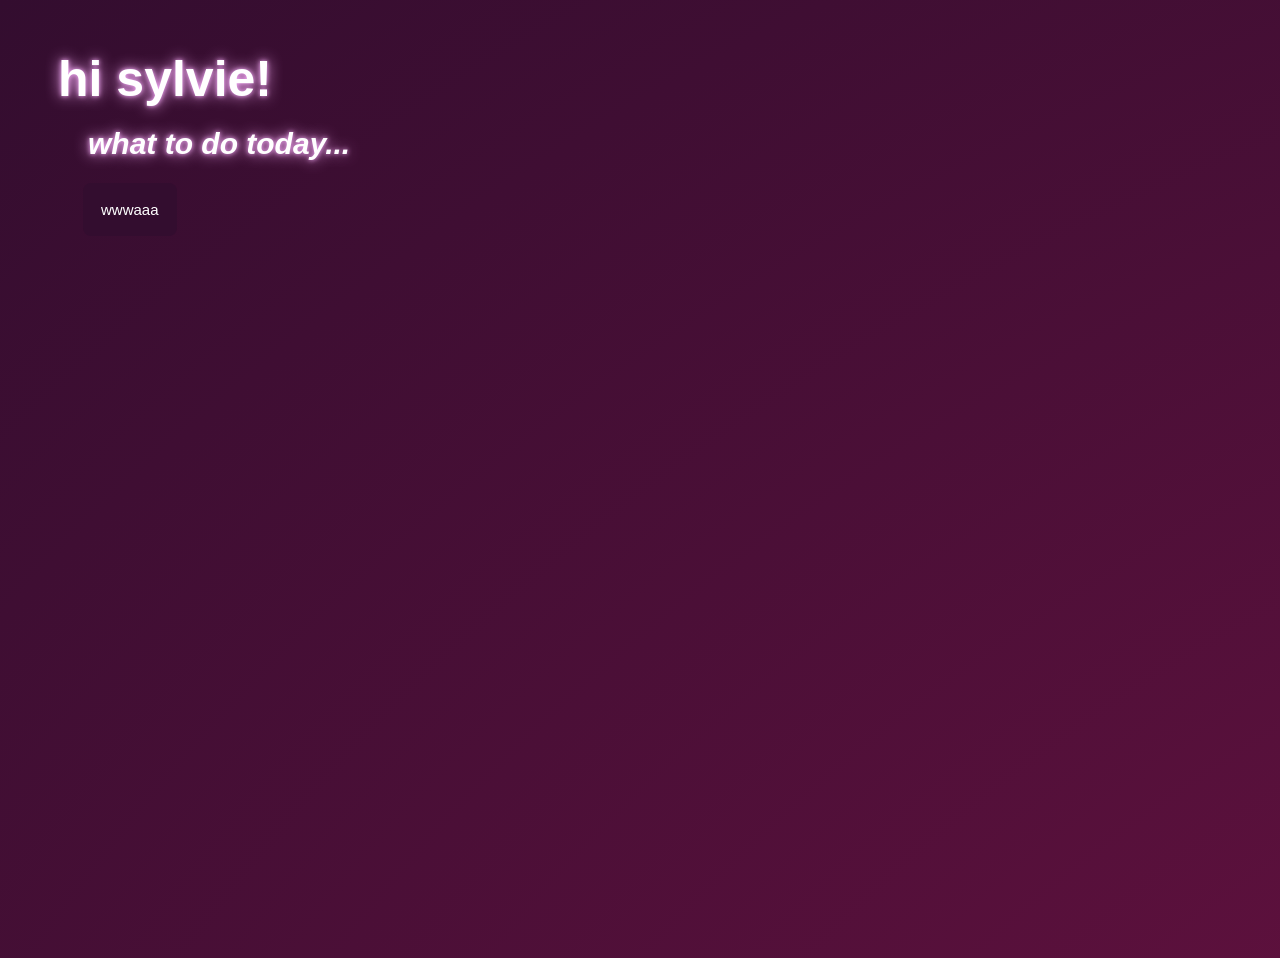
==== public/go/index.html @ fb104564 "make branch i really need to just put these changes on a separate branch for later" ====
<!DOCTYPE html>
<html lang="en">
<head>
    <meta charset="UTF-8">
    <meta name="viewport" content="width=device-width, initial-scale=1.0">
    <title>/go</title>
    <link rel="stylesheet" href="style.css">
    <link rel="icon" type="image/x-icon" href="../favicon.ico">
    <style>
        .collapsible {
        background-color: #330d2f;
        color: white;
        cursor: pointer;
        padding: 18px;
        width: 100%;
        border: none;
        text-align: left;
        outline: none;
        font-size: 15px;
        width: fit-content;
        border-radius: 8px 8px;
        transition: background-color 0.15s ease-in-out, border-radius 0.05s linear;
        }

        .collapsible:hover {
        transition: background-color 0.15s ease-in-out;
        background-color: #551a3b;
        }

        .active {
        background-color: #7b2555;
        min-width: min-content;
        border-radius: 8px 8px 0px 0px;
        }

        .content {
        padding: 18px 18px;
        display: none;
        overflow: hidden;
        background-color: #551a3b;
        max-width:fit-content;
        }
    </style>
</head>
<body>
    <audio src="assets/wii_u_menu-in_use.mp3" id="menumusic" loop>
        Your browser does not support the audio element.
    </audio>

    <div class="headers">
        <h2 style="font-size: 50px" class="blur1"><span id="welcome">hi sylvie!</span></b><br>
        <i style="font-size: 30px;" class="blur2">what to do today...</i></h2>
    </div>

    <div class="contents">
        <button type="button" class="collapsible">wwwaaa</button>
        <div class="content">
            <a href="steam://rungameid/13647909575561576448">template, bloxstrap</a>
        </div>   
    </div>
    <script>
        // check if it's my birthday :3
        var month = new Date();
        var isBirthday = false;
        if (month.getMonth() == 10 && month.getDate() == 29){
            console.log("sylvie's birthday is today!");
            isBirthday = true;
        }
        var audio = document.getElementById("menumusic");
        var msrc = "assets/wii_u_menu-in_use.mp3";
        var bdsrc = "assets/wii_u_menu-birthday.mp3";
        if(isBirthday){
            document.getElementById("welcome").innerHTML = "happy birthday, sylvie!!!";
            audio.src = bdsrc;
        }
        audio.load();
        audio.play();
    </script>
    <script>
        var coll = document.getElementsByClassName("collapsible");
        var i;

        for (i = 0; i < coll.length; i++) {
        coll[i].addEventListener("click", function() {
            this.classList.toggle("active");
            var content = this.nextElementSibling;
            if (content.style.display === "block") {
            content.style.display = "none";
            } else {
            content.style.display = "block";
            }
        });
        }
    </script>
</body>
</html>
---- public/go/style.css ----
body {
    background-color: #330d2f;
    color: white;
    font-family: Arial, Helvetica, sans-serif;
    background: radial-gradient(#85144a, #330d2f);
    background-size: 400% 400%;
    height: 100vh;
    animation: gradient 15s ease infinite;
}

.blur1 {
    font-size: 30px;
    margin-left: 50px;
    filter: blur(100px);
    animation: unblur 2s cubic-bezier(0.85, 0, 0.15, 1) forwards;
    animation-delay: 0s, 2s;
}

.blur2 {
    margin-left: 30px;
    filter: blur(100px);
    animation: unblur 2s cubic-bezier(0.85, 0, 0.15, 1) forwards;
    animation-delay: 0.05s;
}

.headers{
    margin-top: 50px;
    text-shadow: 0 0 5px rgb(252, 177, 255), 0 0 15px rgb(252, 177, 255);
    animation: wiggle 0.5s linear infinite;
    animation-delay: 0.6s;
}

.contents{
    margin-top: -25px;
    margin-left: 75px;
    font-size: 20px;
}

.contents a{
    color: white;
    text-decoration: none;
    transition: all 0.2s ease-in-out;
}

.contents a:hover{
    letter-spacing: 3px;
    transform: skewX(20deg);
}

@keyframes unblur {
    from {
      filter: blur(50px);
    }
    to {
      filter: blur(0);
    }
}

@keyframes wiggle {
    0% { text-shadow: 0 0 5px rgb(252, 177, 255), 0 0 15px rgb(252, 177, 255);}
    50% { text-shadow: 0 0 8px rgb(252, 177, 255), 0 0 20px rgb(252, 177, 255);}
  100% { text-shadow: 0 0 5px rgb(252, 177, 255), 0 0 15px rgb(252, 177, 255);}
}

@keyframes gradient {
    0% {
		background-position: 0% 50%;
	}
	50% {
		background-position: 100% 50%;
	}
	100% {
		background-position: 0% 50%;
	}
}
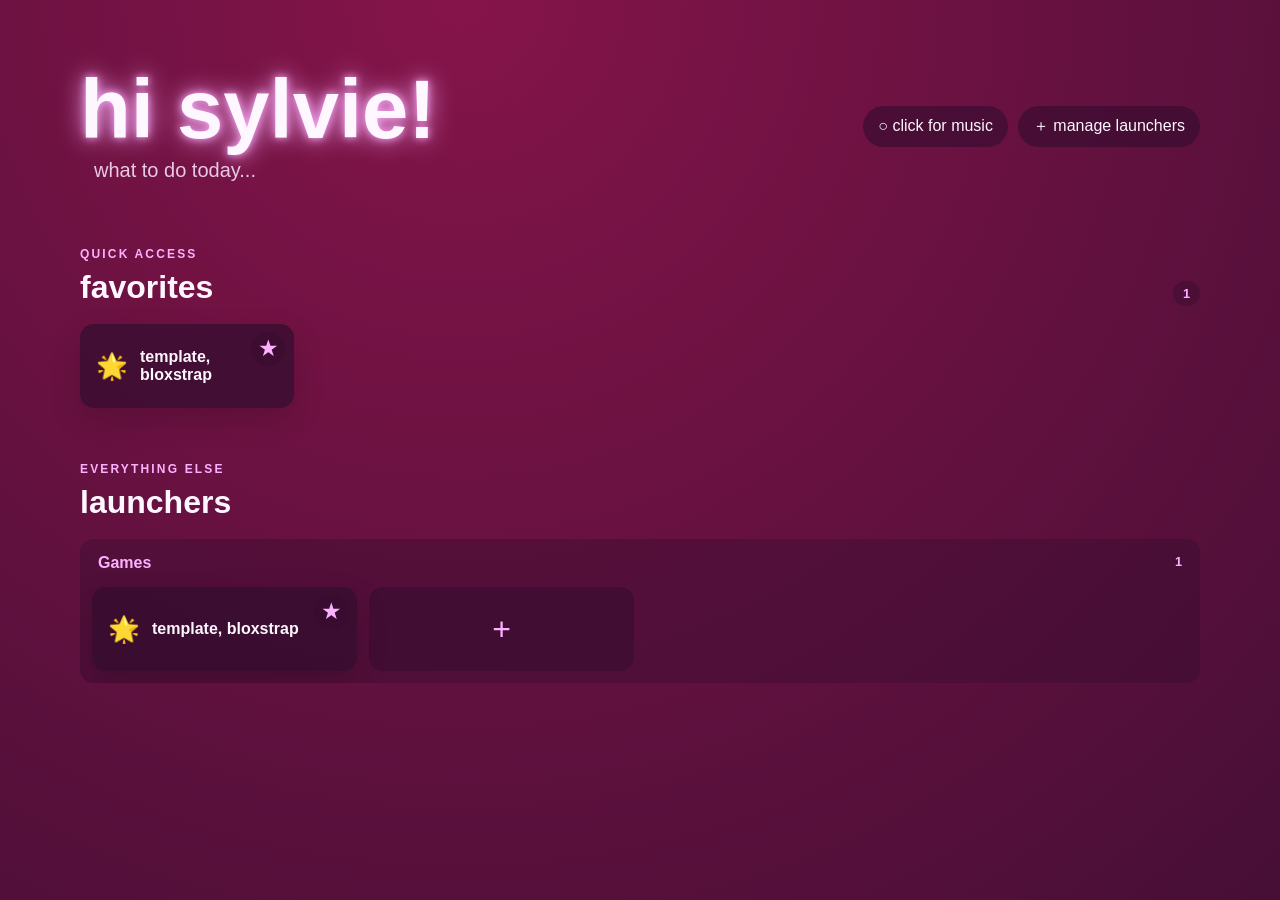
==== commit 8547bbba: "so so much complete /go" ====
--- a/public/go/index.html
+++ b/public/go/index.html
@@ -3,94 +3,370 @@
 <head>
     <meta charset="UTF-8">
     <meta name="viewport" content="width=device-width, initial-scale=1.0">
-    <title>/go</title>
+    <meta name="theme-color" content="#330d2f">
+    <title>/go — home</title>
     <link rel="stylesheet" href="style.css">
     <link rel="icon" type="image/x-icon" href="../favicon.ico">
-    <style>
-        .collapsible {
-        background-color: #330d2f;
-        color: white;
-        cursor: pointer;
-        padding: 18px;
-        width: 100%;
-        border: none;
-        text-align: left;
-        outline: none;
-        font-size: 15px;
-        width: fit-content;
-        border-radius: 8px 8px;
-        transition: background-color 0.15s ease-in-out, border-radius 0.05s linear;
-        }
-
-        .collapsible:hover {
-        transition: background-color 0.15s ease-in-out;
-        background-color: #551a3b;
-        }
-
-        .active {
-        background-color: #7b2555;
-        min-width: min-content;
-        border-radius: 8px 8px 0px 0px;
-        }
-
-        .content {
-        padding: 18px 18px;
-        display: none;
-        overflow: hidden;
-        background-color: #551a3b;
-        max-width:fit-content;
-        }
-    </style>
 </head>
 <body>
-    <audio src="assets/wii_u_menu-in_use.mp3" id="menumusic" loop>
-        Your browser does not support the audio element.
+    <audio id="menu-music" loop preload="metadata">
+        Your browser does not support background audio.
     </audio>
 
-    <div class="headers">
-        <h2 style="font-size: 50px" class="blur1"><span id="welcome">hi sylvie!</span></b><br>
-        <i style="font-size: 30px;" class="blur2">what to do today...</i></h2>
-    </div>
-
-    <div class="contents">
-        <button type="button" class="collapsible">wwwaaa</button>
-        <div class="content">
-            <a href="steam://rungameid/13647909575561576448">template, bloxstrap</a>
-        </div>   
-    </div>
+    <main class="page-shell">
+        <header class="site-header">
+            <div>
+                <h1><span id="welcome" class="blur1">hi sylvie!</span></h1>
+                <p class="subtitle blur2">what to do today...</p>
+            </div>
+            <div class="header-actions" aria-label="Page controls">
+                <button class="icon-button" id="music-toggle" type="button" aria-pressed="false">
+                    <span aria-hidden="true" id="music-icon">○</span>
+                    <span id="music-label">music</span>
+                </button>
+                <button class="icon-button" id="manage-launchers" type="button">
+                    <span aria-hidden="true">＋</span> manage launchers
+                </button>
+            </div>
+        </header>
+
+        <section class="favorites-section" aria-labelledby="favorites-heading">
+            <div class="section-heading">
+                <div>
+                    <p class="eyebrow">quick access</p>
+                    <h2 id="favorites-heading">favorites</h2>
+                </div>
+                <span class="count-pill" id="favorite-count">0</span>
+            </div>
+            <div class="launcher-grid" id="favorites-grid"></div>
+            <p class="empty-state" id="favorites-empty" hidden>No favorites yet. Add one below and star it for quick access.</p>
+        </section>
+
+        <section class="categories-section" aria-labelledby="categories-heading">
+            <div class="section-heading">
+                <div>
+                    <p class="eyebrow">everything else</p>
+                    <h2 id="categories-heading">launchers</h2>
+                </div>
+            </div>
+            <div id="categories"></div>
+        </section>
+    </main>
+
+    <dialog id="launcher-dialog">
+        <form id="launcher-form" method="dialog">
+            <div class="dialog-heading">
+                <div>
+                    <p class="eyebrow">customize your launchpad</p>
+                    <h2 id="dialog-title">add launcher</h2>
+                </div>
+                <button class="close-button" id="close-dialog" type="button" aria-label="Close dialog">×</button>
+            </div>
+            <input id="launcher-id" type="hidden">
+            <label>
+                Name
+                <input id="launcher-name" name="name" type="text" maxlength="40" required autocomplete="off" placeholder="my game">
+            </label>
+            <label>
+                Link
+                <input id="launcher-url" name="url" type="url" required placeholder="steam://rungameid/...">
+            </label>
+            <p class="field-help">Steam links work when Steam is installed. You can also use regular https:// links.</p>
+            <div class="form-row">
+                <label>
+                    Category
+                    <input id="launcher-category" name="category" type="text" maxlength="30" required placeholder="games">
+                </label>
+                <label>
+                    Icon
+                    <input id="launcher-icon" name="icon" type="hidden" value="🌟">
+                    <button class="emoji-picker-toggle" id="emoji-picker-toggle" type="button"
+                        aria-expanded="false" aria-controls="emoji-picker-options">🌟 <span>choose emoji</span></button>
+                    <span class="emoji-picker-options" id="emoji-picker-options" role="listbox"
+                        aria-label="Launcher icon choices"></span>
+                </label>
+            </div>
+            <label class="checkbox-label">
+                <input id="launcher-favorite" name="favorite" type="checkbox">
+                <span>Show in favorites</span>
+            </label>
+            <p class="form-error" id="form-error" role="alert" hidden></p>
+            <div class="dialog-actions">
+                <button class="text-button danger-button" id="delete-launcher" type="button" hidden>delete</button>
+                <span></span>
+                <button class="text-button" id="cancel-dialog" type="button">cancel</button>
+                <button class="primary-button" type="submit">save launcher</button>
+            </div>
+        </form>
+    </dialog>
+
     <script>
-        // check if it's my birthday :3
-        var month = new Date();
-        var isBirthday = false;
-        if (month.getMonth() == 10 && month.getDate() == 29){
-            console.log("sylvie's birthday is today!");
-            isBirthday = true;
-        }
-        var audio = document.getElementById("menumusic");
-        var msrc = "assets/wii_u_menu-in_use.mp3";
-        var bdsrc = "assets/wii_u_menu-birthday.mp3";
-        if(isBirthday){
-            document.getElementById("welcome").innerHTML = "happy birthday, sylvie!!!";
-            audio.src = bdsrc;
-        }
-        audio.load();
-        audio.play();
-    </script>
-    <script>
-        var coll = document.getElementsByClassName("collapsible");
-        var i;
-
-        for (i = 0; i < coll.length; i++) {
-        coll[i].addEventListener("click", function() {
-            this.classList.toggle("active");
-            var content = this.nextElementSibling;
-            if (content.style.display === "block") {
-            content.style.display = "none";
-            } else {
-            content.style.display = "block";
-            }
-        });
-        }
+        const defaultLaunchers = [
+            {
+                id: "template-bloxstrap",
+                name: "template, bloxstrap",
+                url: "steam://rungameid/13647909575561576448",
+                category: "games",
+                icon: "🌟",
+                favorite: true
+            }
+        ];
+        const launcherStorageKey = "sylvisite-go-launchers";
+        const musicStorageKey = "sylvisite-go-music-muted";
+        const launcherIcons = [
+            "🌟", "🎮", "🕹️", "👾", "🎲", "🧩", "🏆", "⚔️", "🛡️", "🚀",
+            "🎯", "🧙", "🐉", "👻", "🤖", "🧱", "🎨", "🎵", "🎧", "🎤",
+            "📻", "📺", "🎬", "📷", "🖼️", "🌐", "💬", "📧", "📱", "💻",
+            "⌨️", "🖱️", "🛠️", "⚙️", "🔧", "🔨", "🧰", "🧪", "📁", "📂",
+            "📝", "📚", "🔖", "🔍", "💡", "🔗", "⭐", "🌟", "💖", "🔥",
+            "🌈", "🌙", "☀️", "☁️", "🌸", "🍀", "🌻", "🐱", "🐶", "🦊",
+            "🍎", "🍕", "☕", "🍵", "🥤", "🏠", "🗺️", "✈️", "🚗", "🚲"
+        ];
+        const menuMusic = document.getElementById("menu-music");
+        const dialog = document.getElementById("launcher-dialog");
+        const form = document.getElementById("launcher-form");
+        let emojiPickerRendered = false;
+        let launchers = loadLaunchers();
+
+        function loadLaunchers() {
+            try {
+                const saved = JSON.parse(localStorage.getItem(launcherStorageKey));
+                return Array.isArray(saved) ? saved : structuredClone(defaultLaunchers);
+            } catch (error) {
+                console.warn("Could not load saved launchers.", error);
+                return structuredClone(defaultLaunchers);
+            }
+        }
+
+        function saveLaunchers() {
+            localStorage.setItem(launcherStorageKey, JSON.stringify(launchers));
+        }
+
+        function renderEmojiPicker() {
+            if (emojiPickerRendered) return;
+            const picker = document.getElementById("emoji-picker-options");
+            const fragment = document.createDocumentFragment();
+            launcherIcons.forEach((icon) => {
+                const option = document.createElement("button");
+                option.type = "button";
+                option.className = "emoji-option";
+                option.textContent = icon;
+                option.setAttribute("role", "option");
+                option.setAttribute("aria-label", `Use ${icon} as launcher icon`);
+                option.dataset.icon = icon;
+                fragment.append(option);
+            });
+            picker.replaceChildren(fragment);
+            emojiPickerRendered = true;
+        }
+
+        function setSelectedIcon(icon) {
+            const selectedIcon = launcherIcons.includes(icon) ? icon : "🌟";
+            document.getElementById("launcher-icon").value = selectedIcon;
+            document.getElementById("emoji-picker-toggle").firstChild.textContent = `${selectedIcon} `;
+            document.querySelectorAll(".emoji-option").forEach((option) => {
+                option.classList.toggle("is-selected", option.dataset.icon === selectedIcon);
+                option.setAttribute("aria-selected", String(option.dataset.icon === selectedIcon));
+            });
+        }
+
+        function makeLauncherCard(launcher) {
+            const card = document.createElement("article");
+            card.className = "launcher-card";
+            card.innerHTML = `
+                <a href="${escapeAttribute(launcher.url)}">
+                    <span class="launcher-icon" aria-hidden="true">${escapeHtml(launcherIcons.includes(launcher.icon) ? launcher.icon : "🌟")}</span>
+                    <span class="launcher-name">${escapeHtml(launcher.name)}</span>
+                </a>
+                <button class="edit-button" type="button" aria-label="Edit ${escapeAttribute(launcher.name)}"
+                    data-action="edit" data-id="${launcher.id}">edit</button>
+                <button class="favorite-button ${launcher.favorite ? "is-favorite" : ""}" type="button"
+                    aria-label="${launcher.favorite ? "Remove from" : "Add to"} favorites"
+                    aria-pressed="${launcher.favorite}" data-action="favorite" data-id="${launcher.id}">★</button>`;
+            return card;
+        }
+
+        function renderLaunchers() {
+            const favoritesGrid = document.getElementById("favorites-grid");
+            const favorites = launchers.filter((launcher) => launcher.favorite);
+            favoritesGrid.replaceChildren(...favorites.map(makeLauncherCard));
+            document.getElementById("favorite-count").textContent = favorites.length;
+            document.getElementById("favorites-empty").hidden = favorites.length > 0;
+
+            const categories = document.getElementById("categories");
+            const grouped = launchers.reduce((groups, launcher) => {
+                const category = launcher.category.trim() || "uncategorized";
+                (groups[category] ||= []).push(launcher);
+                return groups;
+            }, {});
+            const sortedCategories = Object.entries(grouped).sort(([a], [b]) => a.localeCompare(b));
+            categories.replaceChildren(...sortedCategories.map(([category, items], categoryIndex) => {
+                const section = document.createElement("details");
+                section.className = "category";
+                section.open = true;
+                section.innerHTML = `<summary><span>${escapeHtml(category)}</span><span class="category-count">${items.length}</span></summary>`;
+                const grid = document.createElement("div");
+                grid.className = "launcher-grid category-grid";
+                grid.append(...items.map(makeLauncherCard));
+                if (categoryIndex === sortedCategories.length - 1) {
+                    grid.append(makeAddLauncherButton());
+                }
+                section.append(grid);
+                return section;
+            }));
+            if (sortedCategories.length === 0) categories.append(makeAddLauncherButton());
+        }
+
+        function makeAddLauncherButton() {
+            const button = document.createElement("button");
+            button.className = "add-launcher-button";
+            button.type = "button";
+            button.setAttribute("aria-label", "Add launcher");
+            button.textContent = "+";
+            button.addEventListener("click", () => openEditor());
+            return button;
+        }
+
+        function escapeHtml(value) {
+            const element = document.createElement("span");
+            element.textContent = value;
+            return element.innerHTML;
+        }
+
+        function escapeAttribute(value) {
+            return escapeHtml(value).replace(/"/g, "&quot;");
+        }
+
+        function openEditor(launcher) {
+            form.reset();
+            document.getElementById("emoji-picker-options").classList.remove("is-open");
+            document.getElementById("emoji-picker-toggle").setAttribute("aria-expanded", "false");
+            document.getElementById("launcher-id").value = launcher?.id || "";
+            document.getElementById("launcher-name").value = launcher?.name || "";
+            document.getElementById("launcher-url").value = launcher?.url || "";
+            document.getElementById("launcher-category").value = launcher?.category || "games";
+            const icon = launcherIcons.includes(launcher?.icon) ? launcher.icon : "🌟";
+            setSelectedIcon(icon);
+            document.getElementById("launcher-favorite").checked = launcher?.favorite || false;
+            document.getElementById("dialog-title").textContent = launcher ? "edit launcher" : "add launcher";
+            document.getElementById("delete-launcher").hidden = !launcher;
+            document.getElementById("form-error").hidden = true;
+            dialog.showModal();
+            document.getElementById("launcher-name").focus();
+        }
+
+        function closeEditor() {
+            document.getElementById("emoji-picker-options").classList.remove("is-open");
+            document.getElementById("emoji-picker-toggle").setAttribute("aria-expanded", "false");
+            if (document.activeElement instanceof HTMLElement) document.activeElement.blur();
+            dialog.close();
+        }
+
+        document.addEventListener("click", (event) => {
+            const iconOption = event.target.closest("[data-icon]");
+            if (iconOption) {
+                setSelectedIcon(iconOption.dataset.icon);
+                document.getElementById("emoji-picker-options").classList.remove("is-open");
+                document.getElementById("emoji-picker-toggle").setAttribute("aria-expanded", "false");
+                return;
+            }
+            if (!event.target.closest(".emoji-picker-toggle, .emoji-picker-options")) {
+                document.getElementById("emoji-picker-options").classList.remove("is-open");
+                document.getElementById("emoji-picker-toggle").setAttribute("aria-expanded", "false");
+            }
+            const editButton = event.target.closest("[data-action='edit']");
+            if (editButton) {
+                const launcher = launchers.find((item) => item.id === editButton.dataset.id);
+                if (launcher) openEditor(launcher);
+                return;
+            }
+            const favoriteButton = event.target.closest("[data-action='favorite']");
+            if (!favoriteButton) return;
+            const launcher = launchers.find((item) => item.id === favoriteButton.dataset.id);
+            if (!launcher) return;
+            launcher.favorite = !launcher.favorite;
+            saveLaunchers();
+            renderLaunchers();
+        });
+
+        document.getElementById("emoji-picker-toggle").addEventListener("click", () => {
+            const picker = document.getElementById("emoji-picker-options");
+            renderEmojiPicker();
+            const isOpen = picker.classList.toggle("is-open");
+            document.getElementById("emoji-picker-toggle").setAttribute("aria-expanded", String(isOpen));
+        });
+        document.getElementById("manage-launchers").addEventListener("click", () => openEditor());
+        document.getElementById("cancel-dialog").addEventListener("click", closeEditor);
+        document.getElementById("close-dialog").addEventListener("click", closeEditor);
+        dialog.addEventListener("click", (event) => {
+            if (event.target === dialog) closeEditor();
+        });
+
+        form.addEventListener("submit", (event) => {
+            event.preventDefault();
+            const id = document.getElementById("launcher-id").value || `launcher-${Date.now()}`;
+            const name = document.getElementById("launcher-name").value.trim();
+            const url = document.getElementById("launcher-url").value.trim();
+            const category = document.getElementById("launcher-category").value.trim();
+            const urlIsAllowed = /^(https?:|steam:)/i.test(url);
+            if (!name || !category || !urlIsAllowed) {
+                const error = document.getElementById("form-error");
+                error.textContent = "Please enter a name, category, and an https:// or steam:// link.";
+                error.hidden = false;
+                return;
+            }
+            const launcher = {
+                id,
+                name,
+                url,
+                category,
+                icon: launcherIcons.includes(document.getElementById("launcher-icon").value)
+                    ? document.getElementById("launcher-icon").value
+                    : "🌟",
+                favorite: document.getElementById("launcher-favorite").checked
+            };
+            const existingIndex = launchers.findIndex((item) => item.id === id);
+            if (existingIndex >= 0) launchers[existingIndex] = launcher;
+            else launchers.push(launcher);
+            saveLaunchers();
+            renderLaunchers();
+            closeEditor();
+        });
+
+        document.getElementById("delete-launcher").addEventListener("click", () => {
+            const id = document.getElementById("launcher-id").value;
+            if (!id || !confirm("Delete this launcher?")) return;
+            launchers = launchers.filter((launcher) => launcher.id !== id);
+            saveLaunchers();
+            renderLaunchers();
+            closeEditor();
+        });
+
+        function setMusicState(muted) {
+            menuMusic.muted = muted;
+            document.getElementById("music-toggle").setAttribute("aria-pressed", String(muted));
+            document.getElementById("music-icon").textContent = muted ? "×" : "○";
+            document.getElementById("music-label").textContent = muted ? "music" : "music";
+            localStorage.setItem(musicStorageKey, String(muted));
+        }
+
+        document.getElementById("music-toggle").addEventListener("click", () => {
+            setMusicState(!menuMusic.muted);
+            if (!menuMusic.muted) menuMusic.play().catch(() => {});
+        });
+
+        const today = new Date();
+        const isBirthday = today.getMonth() === 10 && today.getDate() === 29;
+        document.getElementById("welcome").textContent = isBirthday ? "hbd, sylvie!!!" : "hi sylvie!";
+        menuMusic.src = isBirthday ? "assets/wii_u_menu-birthday.mp3" : "assets/wii_u_menu-in_use.mp3";
+        const savedMuteState = localStorage.getItem(musicStorageKey) === "true";
+        setMusicState(savedMuteState);
+        menuMusic.play().catch(() => {
+            if (!savedMuteState) {
+                document.getElementById("music-label").textContent = "click for music";
+            }
+        });
+        renderLaunchers();
     </script>
 </body>
-</html>+</html>
--- a/public/go/style.css
+++ b/public/go/style.css
@@ -1,16 +1,14 @@
-body {
-    background-color: #330d2f;
-    color: white;
-    font-family: Arial, Helvetica, sans-serif;
-    background: radial-gradient(#85144a, #330d2f);
-    background-size: 400% 400%;
-    height: 100vh;
-    animation: gradient 15s ease infinite;
-}
-
+:root {
+    color-scheme: dark;
+    --background: #330d2f;
+    --panel: rgba(51, 13, 47, 0.72);
+    --panel-bright: rgba(123, 37, 85, 0.78);
+    --pink: #fcb1ff;
+    --light: #fff7ff;
+    --muted: #e8c9e6;
+    --danger: #ff9aaf;
+}
 .blur1 {
-    font-size: 30px;
-    margin-left: 50px;
     filter: blur(100px);
     animation: unblur 2s cubic-bezier(0.85, 0, 0.15, 1) forwards;
     animation-delay: 0s, 2s;
@@ -22,31 +20,248 @@
     animation: unblur 2s cubic-bezier(0.85, 0, 0.15, 1) forwards;
     animation-delay: 0.05s;
 }
-
-.headers{
-    margin-top: 50px;
-    text-shadow: 0 0 5px rgb(252, 177, 255), 0 0 15px rgb(252, 177, 255);
-    animation: wiggle 0.5s linear infinite;
-    animation-delay: 0.6s;
-}
-
-.contents{
-    margin-top: -25px;
-    margin-left: 75px;
-    font-size: 20px;
-}
-
-.contents a{
-    color: white;
+.emoji-picker-toggle {
+    display: flex;
+    width: 100%;
+    align-items: center;
+    justify-content: space-between;
+    margin-top: 7px;
+    padding: 10px 12px;
+    border: 0;
+    border-radius: 8px;
+    color: var(--light);
+    background: rgba(20, 2, 17, 0.35);
+    font-size: 1.35rem;
+    text-align: left;
+}
+.emoji-picker-toggle span { color: var(--muted); font-size: 0.8rem; }
+.emoji-picker-options {
+    display: none;
+    grid-template-columns: repeat(4, minmax(42px, 1fr));
+    gap: 6px;
+    max-height: 220px;
+    width: 100%;
+    min-width: 0;
+    margin-top: 6px;
+    padding: 8px;
+    overflow-x: hidden;
+    overflow-y: auto;
+    border-radius: 10px;
+    background: rgba(20, 2, 17, 0.62);
+    scrollbar-gutter: stable;
+}
+.emoji-picker-options.is-open { display: grid; }
+.emoji-option {
+    display: grid;
+    width: 100%;
+    min-width: 0;
+    height: 42px;
+    place-items: center;
+    padding: 0;
+    border: 0;
+    border-radius: 6px;
+    color: var(--light);
+    background: transparent;
+    font-family: "Segoe UI Emoji", "Apple Color Emoji", sans-serif;
+    font-size: 1.45rem;
+    line-height: 1;
+}
+.emoji-option:hover, .emoji-option.is-selected { background: var(--panel-bright); }
+
+* { box-sizing: border-box; }
+
+body {
+    min-height: 100vh;
+    margin: 0;
+    color: var(--light);
+    font-family: Arial, Helvetica, sans-serif;
+    background: radial-gradient(circle at 20% 0%, #85144a, var(--background) 65%);
+    background-size: 180% 180%;
+    animation: page-unblur 0.6s cubic-bezier(0.85, 0, 0.15, 1) both, gradient 15s ease infinite;
+}
+
+button, input { font: inherit; }
+button { cursor: pointer; }
+
+.page-shell {
+    width: min(1120px, calc(100% - 40px));
+    margin: 0 auto;
+    padding: 70px 0 80px;
+}
+
+.site-header, .section-heading, .dialog-heading, .dialog-actions {
+    display: flex;
+    align-items: center;
+    justify-content: space-between;
+    gap: 20px;
+}
+
+.site-header { margin-bottom: 65px; }
+.eyebrow {
+    margin: 0 0 8px;
+    color: var(--pink);
+    font-size: 0.75rem;
+    font-weight: bold;
+    letter-spacing: 0.18em;
+    text-transform: uppercase;
+}
+
+h1, h2, p { margin-top: 0; }
+h1 {
+    margin-bottom: 2px;
+    font-size: clamp(2.7rem, 8vw, 5.2rem);
+    line-height: 0.95;
+    text-shadow: 0 0 8px var(--pink), 0 0 25px var(--pink);
+    animation: glow 2.5s ease-in-out infinite;
+}
+h2 { margin-bottom: 0; font-size: 2rem; }
+.subtitle { margin: 10px 0 0 14px; color: var(--muted); font-size: 1.25rem; }
+.header-actions { display: flex; flex-wrap: wrap; justify-content: flex-end; gap: 10px; }
+.icon-button, .text-button, .primary-button, .close-button {
+    border: 0;
+    border-radius: 999px;
+    color: var(--light);
+    background: rgba(51, 13, 47, 0.6);
+    transition: background 0.2s, border-color 0.2s, transform 0.2s;
+}
+.icon-button, .text-button { padding: 10px 15px; }
+.icon-button:hover, .text-button:hover, .close-button:hover {
+    background: var(--panel-bright);
+    transform: translateY(-2px);
+}
+.icon-button:focus-visible, .text-button:focus-visible, .primary-button:focus-visible,
+.close-button:focus-visible, .favorite-button:focus-visible, .edit-button:focus-visible,
+.add-launcher-button:focus-visible, .launcher-card a:focus-visible, summary:focus-visible,
+input:focus-visible, .emoji-picker-toggle:focus-visible, .emoji-option:focus-visible {
+    outline: 2px solid var(--pink);
+    outline-offset: 3px;
+}
+.section-heading { align-items: end; margin-bottom: 18px; }
+.count-pill, .category-count {
+    color: var(--pink);
+    font-size: 0.8rem;
+    font-weight: bold;
+}
+.count-pill { padding: 5px 10px; border-radius: 999px; background: rgba(51, 13, 47, 0.4); }
+.favorites-section, .categories-section { margin-bottom: 54px; }
+.launcher-grid {
+    display: grid;
+    grid-template-columns: repeat(auto-fill, minmax(210px, 1fr));
+    gap: 12px;
+}
+.launcher-card {
+    position: relative;
+    min-height: 84px;
+    border: 0;
+    border-radius: 14px;
+    background: var(--panel);
+    box-shadow: 0 12px 30px rgba(20, 2, 17, 0.18);
+    transition: transform 0.2s, border-color 0.2s, background 0.2s;
+}
+.launcher-card:hover { background: var(--panel-bright); transform: translateY(-4px); }
+.launcher-card a {
+    display: flex;
+    min-height: 84px;
+    align-items: center;
+    gap: 12px;
+    padding: 15px 40px 15px 16px;
+    color: var(--light);
     text-decoration: none;
-    transition: all 0.2s ease-in-out;
-}
-
-.contents a:hover{
-    letter-spacing: 3px;
-    transform: skewX(20deg);
-}
-
+}
+.launcher-icon { color: var(--pink); font-size: 1.6rem; }
+.launcher-name { overflow-wrap: anywhere; font-weight: bold; }
+.favorite-button {
+    position: absolute;
+    top: 8px;
+    right: 9px;
+    display: grid;
+    width: 34px;
+    height: 34px;
+    place-items: center;
+    border: 0;
+    border-radius: 50%;
+    color: rgba(255, 255, 255, 0.42);
+    background: rgba(51, 13, 47, 0.45);
+    font-size: 1.45rem;
+    line-height: 1;
+}
+.edit-button {
+    position: absolute;
+    top: 8px;
+    right: 50px;
+    padding: 5px 7px;
+    border: 0;
+    border-radius: 7px;
+    color: var(--muted);
+    background: rgba(51, 13, 47, 0.45);
+    font-size: 0.7rem;
+    opacity: 0;
+    transition: opacity 0.2s, color 0.2s, background 0.2s;
+}
+.launcher-card:hover .edit-button, .edit-button:focus-visible { opacity: 1; }
+.edit-button:hover { color: var(--pink); background: rgba(51, 13, 47, 0.75); }
+.favorite-button.is-favorite { color: var(--pink); }
+.empty-state { padding: 20px; border-radius: 14px; color: var(--muted); background: rgba(51, 13, 47, 0.35); }
+.category { margin: 12px 0; overflow: hidden; border-radius: 14px; background: rgba(51, 13, 47, 0.35); }
+.category summary { display: flex; justify-content: space-between; padding: 15px 18px; cursor: pointer; color: var(--pink); font-weight: bold; text-transform: capitalize; }
+.category summary::marker { color: var(--pink); }
+.category-grid { padding: 0 12px 12px; }
+.add-launcher-button {
+    min-height: 84px;
+    border: 0;
+    border-radius: 14px;
+    color: var(--pink);
+    background: rgba(51, 13, 47, 0.5);
+    font-size: 2rem;
+    transition: background 0.2s, transform 0.2s;
+}
+.add-launcher-button:hover { background: var(--panel-bright); transform: translateY(-4px); }
+
+dialog {
+    width: min(620px, calc(100% - 32px));
+    padding: 26px;
+    border: 0;
+    border-radius: 18px;
+    color: var(--light);
+    background: #421334;
+    box-shadow: 0 24px 80px rgba(0, 0, 0, 0.55);
+}
+dialog::backdrop { background: rgba(20, 2, 17, 0.75); backdrop-filter: blur(4px); }
+.dialog-heading { align-items: start; margin-bottom: 24px; }
+.close-button { width: 34px; height: 34px; padding: 0; font-size: 1.5rem; }
+label { display: block; margin: 15px 0; color: var(--muted); font-size: 0.9rem; }
+input[type="text"], input[type="url"] {
+    width: 100%;
+    margin-top: 7px;
+    padding: 11px 12px;
+    border: 0;
+    border-radius: 8px;
+    outline: none;
+    color: var(--light);
+    background: rgba(20, 2, 17, 0.35);
+}
+.form-row { display: grid; grid-template-columns: 1fr 100px; gap: 12px; }
+.checkbox-label { display: flex; align-items: center; gap: 9px; color: var(--light); }
+.checkbox-label input { accent-color: var(--pink); }
+.field-help { margin: -4px 0 14px; color: var(--muted); font-size: 0.8rem; }
+.form-error { color: var(--danger); font-size: 0.9rem; }
+.dialog-actions { margin-top: 25px; }
+.primary-button { padding: 11px 16px; border: 0; color: #330d2f; background: var(--pink); font-weight: bold; }
+.primary-button:hover { background: var(--light); transform: translateY(-2px); }
+.danger-button { color: var(--danger); }
+
+@keyframes page-unblur { from { filter: blur(14px); opacity: 0.4; } to { filter: blur(0); opacity: 1; } }
+@keyframes glow { 50% { text-shadow: 0 0 12px var(--pink), 0 0 32px var(--pink); } }
+@keyframes gradient { 0%, 100% { background-position: 0% 50%; } 50% { background-position: 100% 50%; } }
+@media (max-width: 700px) {
+    .page-shell { width: min(100% - 24px, 560px); padding-top: 35px; }
+    .site-header { display: block; margin-bottom: 45px; }
+    .header-actions { justify-content: flex-start; margin-top: 25px; }
+    .section-heading { align-items: start; }
+}
+@media (prefers-reduced-motion: reduce) {
+    *, *::before, *::after { animation-duration: 0.01ms !important; animation-iteration-count: 1 !important; transition-duration: 0.01ms !important; }
+}
 @keyframes unblur {
     from {
       filter: blur(50px);
@@ -55,21 +270,3 @@
       filter: blur(0);
     }
 }
-
-@keyframes wiggle {
-    0% { text-shadow: 0 0 5px rgb(252, 177, 255), 0 0 15px rgb(252, 177, 255);}
-    50% { text-shadow: 0 0 8px rgb(252, 177, 255), 0 0 20px rgb(252, 177, 255);}
-  100% { text-shadow: 0 0 5px rgb(252, 177, 255), 0 0 15px rgb(252, 177, 255);}
-}
-
-@keyframes gradient {
-    0% {
-		background-position: 0% 50%;
-	}
-	50% {
-		background-position: 100% 50%;
-	}
-	100% {
-		background-position: 0% 50%;
-	}
-}
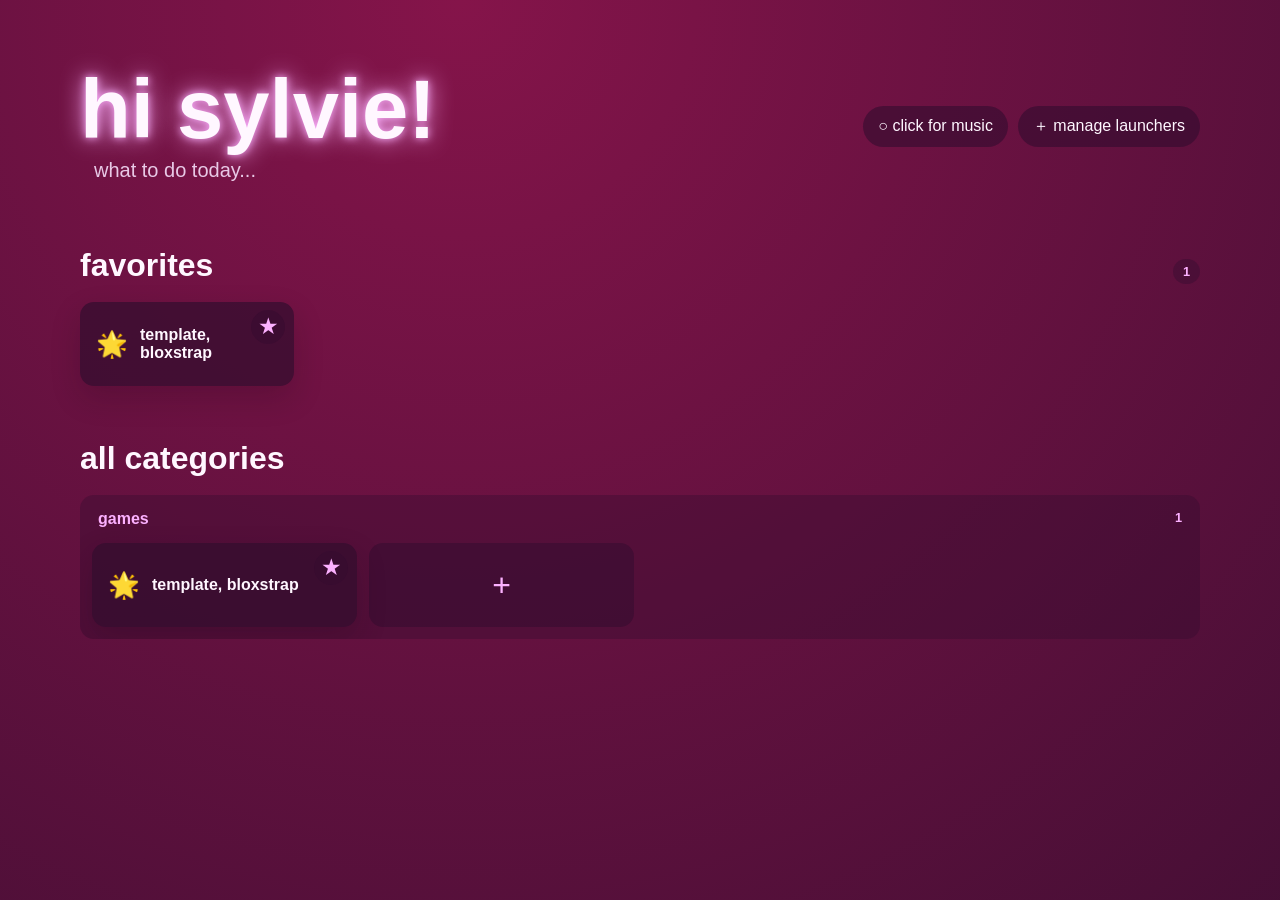
==== commit 37809fe9: "clean up ui this looks a little nicer and also doesnt auto-capitalize your categories" ====
--- a/public/go/index.html
+++ b/public/go/index.html
@@ -33,7 +33,6 @@
         <section class="favorites-section" aria-labelledby="favorites-heading">
             <div class="section-heading">
                 <div>
-                    <p class="eyebrow">quick access</p>
                     <h2 id="favorites-heading">favorites</h2>
                 </div>
                 <span class="count-pill" id="favorite-count">0</span>
@@ -45,8 +44,7 @@
         <section class="categories-section" aria-labelledby="categories-heading">
             <div class="section-heading">
                 <div>
-                    <p class="eyebrow">everything else</p>
-                    <h2 id="categories-heading">launchers</h2>
+                    <h2 id="categories-heading">all categories</h2>
                 </div>
             </div>
             <div id="categories"></div>
@@ -359,6 +357,7 @@
         const isBirthday = today.getMonth() === 10 && today.getDate() === 29;
         document.getElementById("welcome").textContent = isBirthday ? "hbd, sylvie!!!" : "hi sylvie!";
         menuMusic.src = isBirthday ? "assets/wii_u_menu-birthday.mp3" : "assets/wii_u_menu-in_use.mp3";
+        menuMusic.volume = 0.1;
         const savedMuteState = localStorage.getItem(musicStorageKey) === "true";
         setMusicState(savedMuteState);
         menuMusic.play().catch(() => {
--- a/public/go/style.css
+++ b/public/go/style.css
@@ -203,7 +203,7 @@
 .favorite-button.is-favorite { color: var(--pink); }
 .empty-state { padding: 20px; border-radius: 14px; color: var(--muted); background: rgba(51, 13, 47, 0.35); }
 .category { margin: 12px 0; overflow: hidden; border-radius: 14px; background: rgba(51, 13, 47, 0.35); }
-.category summary { display: flex; justify-content: space-between; padding: 15px 18px; cursor: pointer; color: var(--pink); font-weight: bold; text-transform: capitalize; }
+.category summary { display: flex; justify-content: space-between; padding: 15px 18px; cursor: pointer; color: var(--pink); font-weight: bold; }
 .category summary::marker { color: var(--pink); }
 .category-grid { padding: 0 12px 12px; }
 .add-launcher-button {
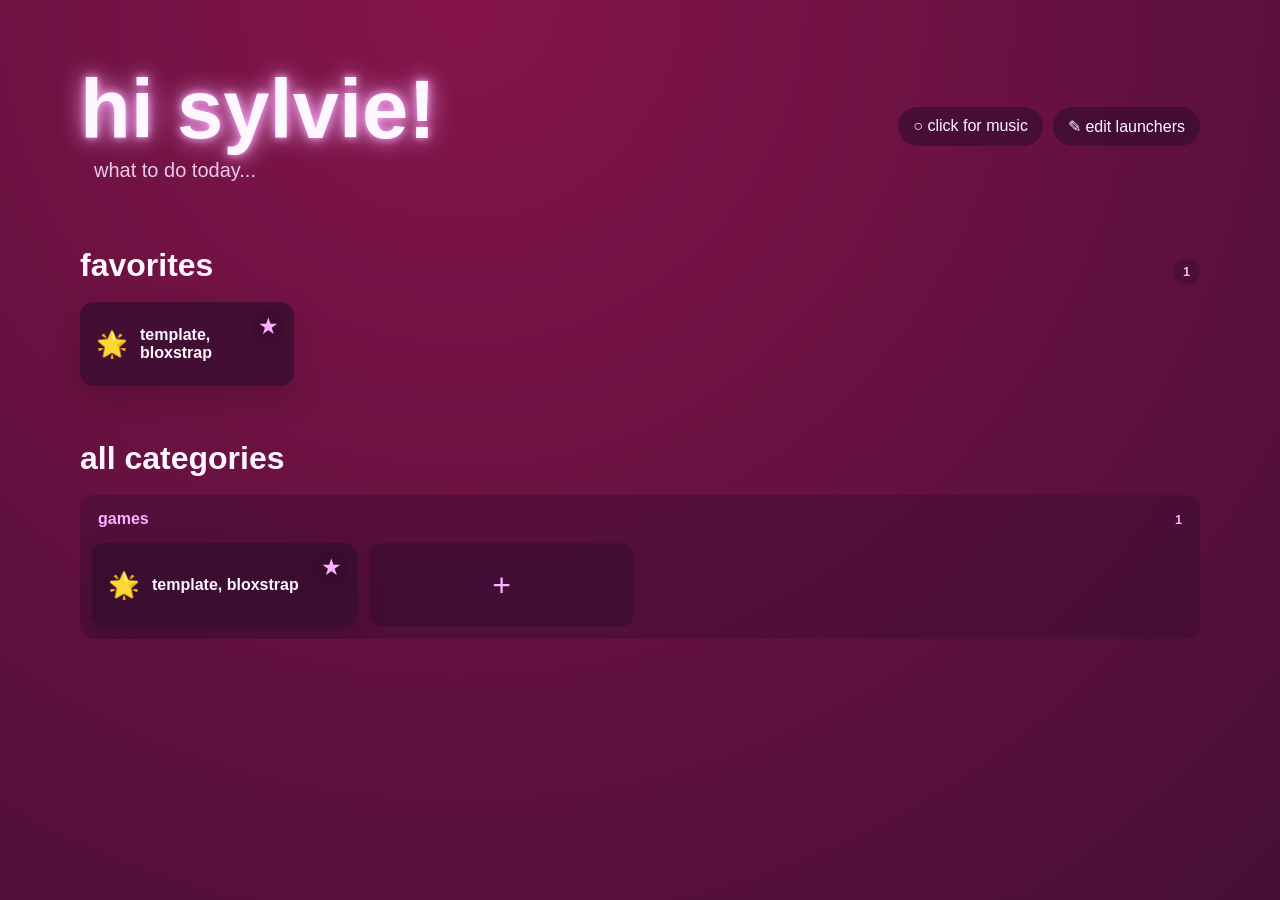
==== commit 4d5447e0: "update /go - allow reorganizing favorites/categories through an edit mode, add a shortcut (shift+e) " ====
--- a/public/go/index.html
+++ b/public/go/index.html
@@ -4,7 +4,7 @@
     <meta charset="UTF-8">
     <meta name="viewport" content="width=device-width, initial-scale=1.0">
     <meta name="theme-color" content="#330d2f">
-    <title>/go — home</title>
+    <title>/go/ - launchpad</title>
     <link rel="stylesheet" href="style.css">
     <link rel="icon" type="image/x-icon" href="../favicon.ico">
 </head>
@@ -24,8 +24,8 @@
                     <span aria-hidden="true" id="music-icon">○</span>
                     <span id="music-label">music</span>
                 </button>
-                <button class="icon-button" id="manage-launchers" type="button">
-                    <span aria-hidden="true">＋</span> manage launchers
+                <button class="icon-button" id="edit-launchers" type="button" aria-pressed="false">
+                    <span aria-hidden="true">✎</span> <span id="edit-launchers-label">edit launchers</span>
                 </button>
             </div>
         </header>
@@ -67,13 +67,14 @@
             </label>
             <label>
                 Link
-                <input id="launcher-url" name="url" type="url" required placeholder="steam://rungameid/...">
+                <input id="launcher-url" name="url" type="text" inputmode="url" required placeholder="example.com or steam://rungameid/...">
             </label>
             <p class="field-help">Steam links work when Steam is installed. You can also use regular https:// links.</p>
             <div class="form-row">
                 <label>
                     Category
-                    <input id="launcher-category" name="category" type="text" maxlength="30" required placeholder="games">
+                    <input id="launcher-category" name="category" type="text" maxlength="30" required list="category-suggestions" placeholder="games">
+                    <datalist id="category-suggestions"></datalist>
                 </label>
                 <label>
                     Icon
@@ -110,6 +111,8 @@
             }
         ];
         const launcherStorageKey = "sylvisite-go-launchers";
+        const categoryOrderStorageKey = "sylvisite-go-category-order";
+        const favoriteOrderStorageKey = "sylvisite-go-favorite-order";
         const musicStorageKey = "sylvisite-go-music-muted";
         const launcherIcons = [
             "🌟", "🎮", "🕹️", "👾", "🎲", "🧩", "🏆", "⚔️", "🛡️", "🚀",
@@ -125,6 +128,9 @@
         const form = document.getElementById("launcher-form");
         let emojiPickerRendered = false;
         let launchers = loadLaunchers();
+        let categoryOrder = loadCategoryOrder();
+        let favoriteOrder = loadFavoriteOrder();
+        let editMode = false;
 
         function loadLaunchers() {
             try {
@@ -138,6 +144,74 @@
 
         function saveLaunchers() {
             localStorage.setItem(launcherStorageKey, JSON.stringify(launchers));
+        }
+
+        function loadCategoryOrder() {
+            try {
+                const saved = JSON.parse(localStorage.getItem(categoryOrderStorageKey));
+                return Array.isArray(saved) ? saved : [];
+            } catch (error) {
+                console.warn("Could not load saved category order.", error);
+                return [];
+            }
+        }
+
+        function saveCategoryOrder() {
+            localStorage.setItem(categoryOrderStorageKey, JSON.stringify(categoryOrder));
+        }
+
+        function loadFavoriteOrder() {
+            try {
+                const saved = JSON.parse(localStorage.getItem(favoriteOrderStorageKey));
+                return Array.isArray(saved) ? saved : [];
+            } catch (error) {
+                console.warn("Could not load saved favorite order.", error);
+                return [];
+            }
+        }
+
+        function saveFavoriteOrder() {
+            localStorage.setItem(favoriteOrderStorageKey, JSON.stringify(favoriteOrder));
+        }
+
+        function getOrderedFavorites() {
+            const favoriteIds = launchers.filter((launcher) => launcher.favorite).map((launcher) => launcher.id);
+            const savedFavorites = favoriteOrder.filter((id) => favoriteIds.includes(id));
+            const newFavorites = favoriteIds.filter((id) => !savedFavorites.includes(id));
+            favoriteOrder = [...savedFavorites, ...newFavorites];
+            saveFavoriteOrder();
+            return favoriteOrder
+                .map((id) => launchers.find((launcher) => launcher.id === id))
+                .filter(Boolean);
+        }
+
+        function setEditMode(enabled) {
+            editMode = enabled;
+            document.body.classList.toggle("edit-mode", editMode);
+            const editButton = document.getElementById("edit-launchers");
+            editButton.setAttribute("aria-pressed", String(editMode));
+            document.getElementById("edit-launchers-label").textContent = editMode ? "done editing" : "edit launchers";
+            renderLaunchers();
+        }
+
+        function getOrderedCategories(grouped) {
+            const currentCategories = Object.keys(grouped);
+            const savedCategories = categoryOrder.filter((category) => currentCategories.includes(category));
+            const newCategories = currentCategories
+                .filter((category) => !savedCategories.includes(category))
+                .sort((a, b) => a.localeCompare(b));
+            categoryOrder = [...savedCategories, ...newCategories];
+            saveCategoryOrder();
+            return categoryOrder;
+        }
+
+        function renderCategorySuggestions(categories) {
+            const suggestions = document.getElementById("category-suggestions");
+            suggestions.replaceChildren(...categories.map((category) => {
+                const option = document.createElement("option");
+                option.value = category;
+                return option;
+            }));
         }
 
         function renderEmojiPicker() {
@@ -168,9 +242,13 @@
             });
         }
 
-        function makeLauncherCard(launcher) {
+        function makeLauncherCard(launcher, inFavorites = false) {
             const card = document.createElement("article");
             card.className = "launcher-card";
+            if (editMode && inFavorites) {
+                card.draggable = true;
+                card.dataset.favoriteId = launcher.id;
+            }
             card.innerHTML = `
                 <a href="${escapeAttribute(launcher.url)}">
                     <span class="launcher-icon" aria-hidden="true">${escapeHtml(launcherIcons.includes(launcher.icon) ? launcher.icon : "🌟")}</span>
@@ -186,8 +264,8 @@
 
         function renderLaunchers() {
             const favoritesGrid = document.getElementById("favorites-grid");
-            const favorites = launchers.filter((launcher) => launcher.favorite);
-            favoritesGrid.replaceChildren(...favorites.map(makeLauncherCard));
+            const favorites = getOrderedFavorites();
+            favoritesGrid.replaceChildren(...favorites.map((launcher) => makeLauncherCard(launcher, true)));
             document.getElementById("favorite-count").textContent = favorites.length;
             document.getElementById("favorites-empty").hidden = favorites.length > 0;
 
@@ -197,32 +275,73 @@
                 (groups[category] ||= []).push(launcher);
                 return groups;
             }, {});
-            const sortedCategories = Object.entries(grouped).sort(([a], [b]) => a.localeCompare(b));
-            categories.replaceChildren(...sortedCategories.map(([category, items], categoryIndex) => {
+            const orderedCategories = getOrderedCategories(grouped);
+            renderCategorySuggestions(orderedCategories);
+            categories.replaceChildren(...orderedCategories.map((category) => {
+                const items = grouped[category];
                 const section = document.createElement("details");
                 section.className = "category";
                 section.open = true;
-                section.innerHTML = `<summary><span>${escapeHtml(category)}</span><span class="category-count">${items.length}</span></summary>`;
+                section.draggable = editMode;
+                section.dataset.category = category;
+                section.innerHTML = `
+                    <summary>
+                        <span class="category-title"><span class="drag-handle" aria-hidden="true">⠿</span>${escapeHtml(category)}</span>
+                        <span class="category-actions">
+                            <button class="category-move-button" type="button" data-category-action="up" aria-label="Move ${escapeAttribute(category)} up">↑</button>
+                            <button class="category-move-button" type="button" data-category-action="down" aria-label="Move ${escapeAttribute(category)} down">↓</button>
+                            <span class="category-count">${items.length}</span>
+                        </span>
+                    </summary>`;
                 const grid = document.createElement("div");
                 grid.className = "launcher-grid category-grid";
                 grid.append(...items.map(makeLauncherCard));
-                if (categoryIndex === sortedCategories.length - 1) {
-                    grid.append(makeAddLauncherButton());
-                }
+                grid.append(makeAddLauncherButton(category));
                 section.append(grid);
                 return section;
             }));
-            if (sortedCategories.length === 0) categories.append(makeAddLauncherButton());
-        }
-
-        function makeAddLauncherButton() {
+            if (orderedCategories.length === 0) categories.append(makeAddLauncherButton());
+        }
+
+        function makeAddLauncherButton(category) {
             const button = document.createElement("button");
             button.className = "add-launcher-button";
             button.type = "button";
             button.setAttribute("aria-label", "Add launcher");
             button.textContent = "+";
-            button.addEventListener("click", () => openEditor());
+            button.addEventListener("click", () => openEditor(undefined, category));
             return button;
+        }
+
+        function moveCategory(category, direction) {
+            const index = categoryOrder.indexOf(category);
+            const targetIndex = index + direction;
+            if (index < 0 || targetIndex < 0 || targetIndex >= categoryOrder.length) return;
+            [categoryOrder[index], categoryOrder[targetIndex]] = [categoryOrder[targetIndex], categoryOrder[index]];
+            saveCategoryOrder();
+            renderLaunchers();
+        }
+
+        function finishCategoryDrag(target, source) {
+            if (!source || !target || source === target) return;
+            const sourceIndex = categoryOrder.indexOf(source);
+            const targetIndex = categoryOrder.indexOf(target);
+            if (sourceIndex < 0 || targetIndex < 0) return;
+            categoryOrder.splice(sourceIndex, 1);
+            categoryOrder.splice(targetIndex, 0, source);
+            saveCategoryOrder();
+            renderLaunchers();
+        }
+
+        function finishFavoriteDrag(targetId, sourceId) {
+            if (!sourceId || !targetId || sourceId === targetId) return;
+            const sourceIndex = favoriteOrder.indexOf(sourceId);
+            const targetIndex = favoriteOrder.indexOf(targetId);
+            if (sourceIndex < 0 || targetIndex < 0) return;
+            favoriteOrder.splice(sourceIndex, 1);
+            favoriteOrder.splice(targetIndex, 0, sourceId);
+            saveFavoriteOrder();
+            renderLaunchers();
         }
 
         function escapeHtml(value) {
@@ -235,14 +354,14 @@
             return escapeHtml(value).replace(/"/g, "&quot;");
         }
 
-        function openEditor(launcher) {
+        function openEditor(launcher, category) {
             form.reset();
             document.getElementById("emoji-picker-options").classList.remove("is-open");
             document.getElementById("emoji-picker-toggle").setAttribute("aria-expanded", "false");
             document.getElementById("launcher-id").value = launcher?.id || "";
             document.getElementById("launcher-name").value = launcher?.name || "";
             document.getElementById("launcher-url").value = launcher?.url || "";
-            document.getElementById("launcher-category").value = launcher?.category || "games";
+            document.getElementById("launcher-category").value = launcher?.category || category || "games";
             const icon = launcherIcons.includes(launcher?.icon) ? launcher.icon : "🌟";
             setSelectedIcon(icon);
             document.getElementById("launcher-favorite").checked = launcher?.favorite || false;
@@ -272,6 +391,14 @@
                 document.getElementById("emoji-picker-options").classList.remove("is-open");
                 document.getElementById("emoji-picker-toggle").setAttribute("aria-expanded", "false");
             }
+            const categoryButton = event.target.closest("[data-category-action]");
+            if (categoryButton && editMode) {
+                event.preventDefault();
+                event.stopPropagation();
+                const category = categoryButton.closest(".category").dataset.category;
+                moveCategory(category, categoryButton.dataset.categoryAction === "up" ? -1 : 1);
+                return;
+            }
             const editButton = event.target.closest("[data-action='edit']");
             if (editButton) {
                 const launcher = launchers.find((item) => item.id === editButton.dataset.id);
@@ -287,13 +414,84 @@
             renderLaunchers();
         });
 
+        document.addEventListener("dragstart", (event) => {
+            const favorite = event.target.closest("[data-favorite-id]");
+            if (editMode && favorite) {
+                event.dataTransfer.effectAllowed = "move";
+                event.dataTransfer.setData("text/favorite-id", favorite.dataset.favoriteId);
+                favorite.classList.add("is-dragging");
+                return;
+            }
+            const category = event.target.closest(".category");
+            if (!editMode || !category) return;
+            event.dataTransfer.effectAllowed = "move";
+            event.dataTransfer.setData("text/plain", category.dataset.category);
+            category.classList.add("is-dragging");
+        });
+
+        document.addEventListener("dragover", (event) => {
+            const favorite = event.target.closest("[data-favorite-id]");
+            if (editMode && favorite) {
+                event.preventDefault();
+                favorite.classList.add("is-drag-over");
+                return;
+            }
+            const category = event.target.closest(".category");
+            if (!editMode || !category) return;
+            event.preventDefault();
+            category.classList.add("is-drag-over");
+        });
+
+        document.addEventListener("dragleave", (event) => {
+            const favorite = event.target.closest("[data-favorite-id]");
+            if (favorite && !favorite.contains(event.relatedTarget)) favorite.classList.remove("is-drag-over");
+            const category = event.target.closest(".category");
+            if (editMode && category && !category.contains(event.relatedTarget)) category.classList.remove("is-drag-over");
+        });
+
+        document.addEventListener("drop", (event) => {
+            const favorite = event.target.closest("[data-favorite-id]");
+            if (editMode && favorite) {
+                event.preventDefault();
+                finishFavoriteDrag(favorite.dataset.favoriteId, event.dataTransfer.getData("text/favorite-id"));
+                return;
+            }
+            const category = event.target.closest(".category");
+            if (!editMode || !category) return;
+            event.preventDefault();
+            finishCategoryDrag(category.dataset.category, event.dataTransfer.getData("text/plain"));
+        });
+
+        document.addEventListener("dragend", () => {
+            document.querySelectorAll("[data-favorite-id]").forEach((favorite) => {
+                favorite.classList.remove("is-dragging", "is-drag-over");
+            });
+            document.querySelectorAll(".category").forEach((category) => {
+                category.classList.remove("is-dragging", "is-drag-over");
+            });
+        });
+
+        document.addEventListener("keydown", (event) => {
+            if (event.key === "Shift") document.body.classList.add("shift-held");
+            if (!event.repeat && event.shiftKey && event.key.toLowerCase() === "e") {
+                event.preventDefault();
+                setEditMode(!editMode);
+            }
+        });
+
+        document.addEventListener("keyup", (event) => {
+            if (event.key === "Shift") document.body.classList.remove("shift-held");
+        });
+
+        window.addEventListener("blur", () => document.body.classList.remove("shift-held"));
+
         document.getElementById("emoji-picker-toggle").addEventListener("click", () => {
             const picker = document.getElementById("emoji-picker-options");
             renderEmojiPicker();
             const isOpen = picker.classList.toggle("is-open");
             document.getElementById("emoji-picker-toggle").setAttribute("aria-expanded", String(isOpen));
         });
-        document.getElementById("manage-launchers").addEventListener("click", () => openEditor());
+        document.getElementById("edit-launchers").addEventListener("click", () => setEditMode(!editMode));
         document.getElementById("cancel-dialog").addEventListener("click", closeEditor);
         document.getElementById("close-dialog").addEventListener("click", closeEditor);
         dialog.addEventListener("click", (event) => {
@@ -304,7 +502,8 @@
             event.preventDefault();
             const id = document.getElementById("launcher-id").value || `launcher-${Date.now()}`;
             const name = document.getElementById("launcher-name").value.trim();
-            const url = document.getElementById("launcher-url").value.trim();
+            const enteredUrl = document.getElementById("launcher-url").value.trim();
+            const url = /^[a-z][a-z\d+\-.]*:/i.test(enteredUrl) ? enteredUrl : `https://${enteredUrl}`;
             const category = document.getElementById("launcher-category").value.trim();
             const urlIsAllowed = /^(https?:|steam:)/i.test(url);
             if (!name || !category || !urlIsAllowed) {
--- a/public/go/style.css
+++ b/public/go/style.css
@@ -159,6 +159,10 @@
     transition: transform 0.2s, border-color 0.2s, background 0.2s;
 }
 .launcher-card:hover { background: var(--panel-bright); transform: translateY(-4px); }
+.favorites-section .launcher-card[draggable="true"] { cursor: grab; }
+.favorites-section .launcher-card[draggable="true"]:active { cursor: grabbing; }
+.launcher-card.is-dragging { opacity: 0.55; }
+.launcher-card.is-drag-over { background: var(--panel-bright); }
 .launcher-card a {
     display: flex;
     min-height: 84px;
@@ -203,8 +207,28 @@
 .favorite-button.is-favorite { color: var(--pink); }
 .empty-state { padding: 20px; border-radius: 14px; color: var(--muted); background: rgba(51, 13, 47, 0.35); }
 .category { margin: 12px 0; overflow: hidden; border-radius: 14px; background: rgba(51, 13, 47, 0.35); }
-.category summary { display: flex; justify-content: space-between; padding: 15px 18px; cursor: pointer; color: var(--pink); font-weight: bold; }
+.category.is-dragging { opacity: 0.55; }
+.category.is-drag-over { background: var(--panel-bright); }
+.category summary { display: flex; justify-content: space-between; padding: 15px 18px; color: var(--pink); font-weight: bold; }
 .category summary::marker { color: var(--pink); }
+.category-title { display: flex; align-items: center; gap: 9px; }
+.drag-handle { display: none; color: var(--muted); font-size: 1.2rem; user-select: none; }
+body.edit-mode .drag-handle { display: inline; }
+.category[draggable="true"] summary { cursor: grab; }
+.category[draggable="true"] summary:active { cursor: grabbing; }
+.category-actions { display: flex; align-items: center; gap: 5px; }
+.category-move-button {
+    display: none;
+    width: 25px;
+    height: 25px;
+    padding: 0;
+    border: 0;
+    border-radius: 6px;
+    color: var(--muted);
+    background: rgba(51, 13, 47, 0.45);
+}
+body.shift-held .category-move-button { display: inline-grid; place-items: center; }
+.category-move-button:hover { color: var(--pink); background: rgba(51, 13, 47, 0.75); }
 .category-grid { padding: 0 12px 12px; }
 .add-launcher-button {
     min-height: 84px;
